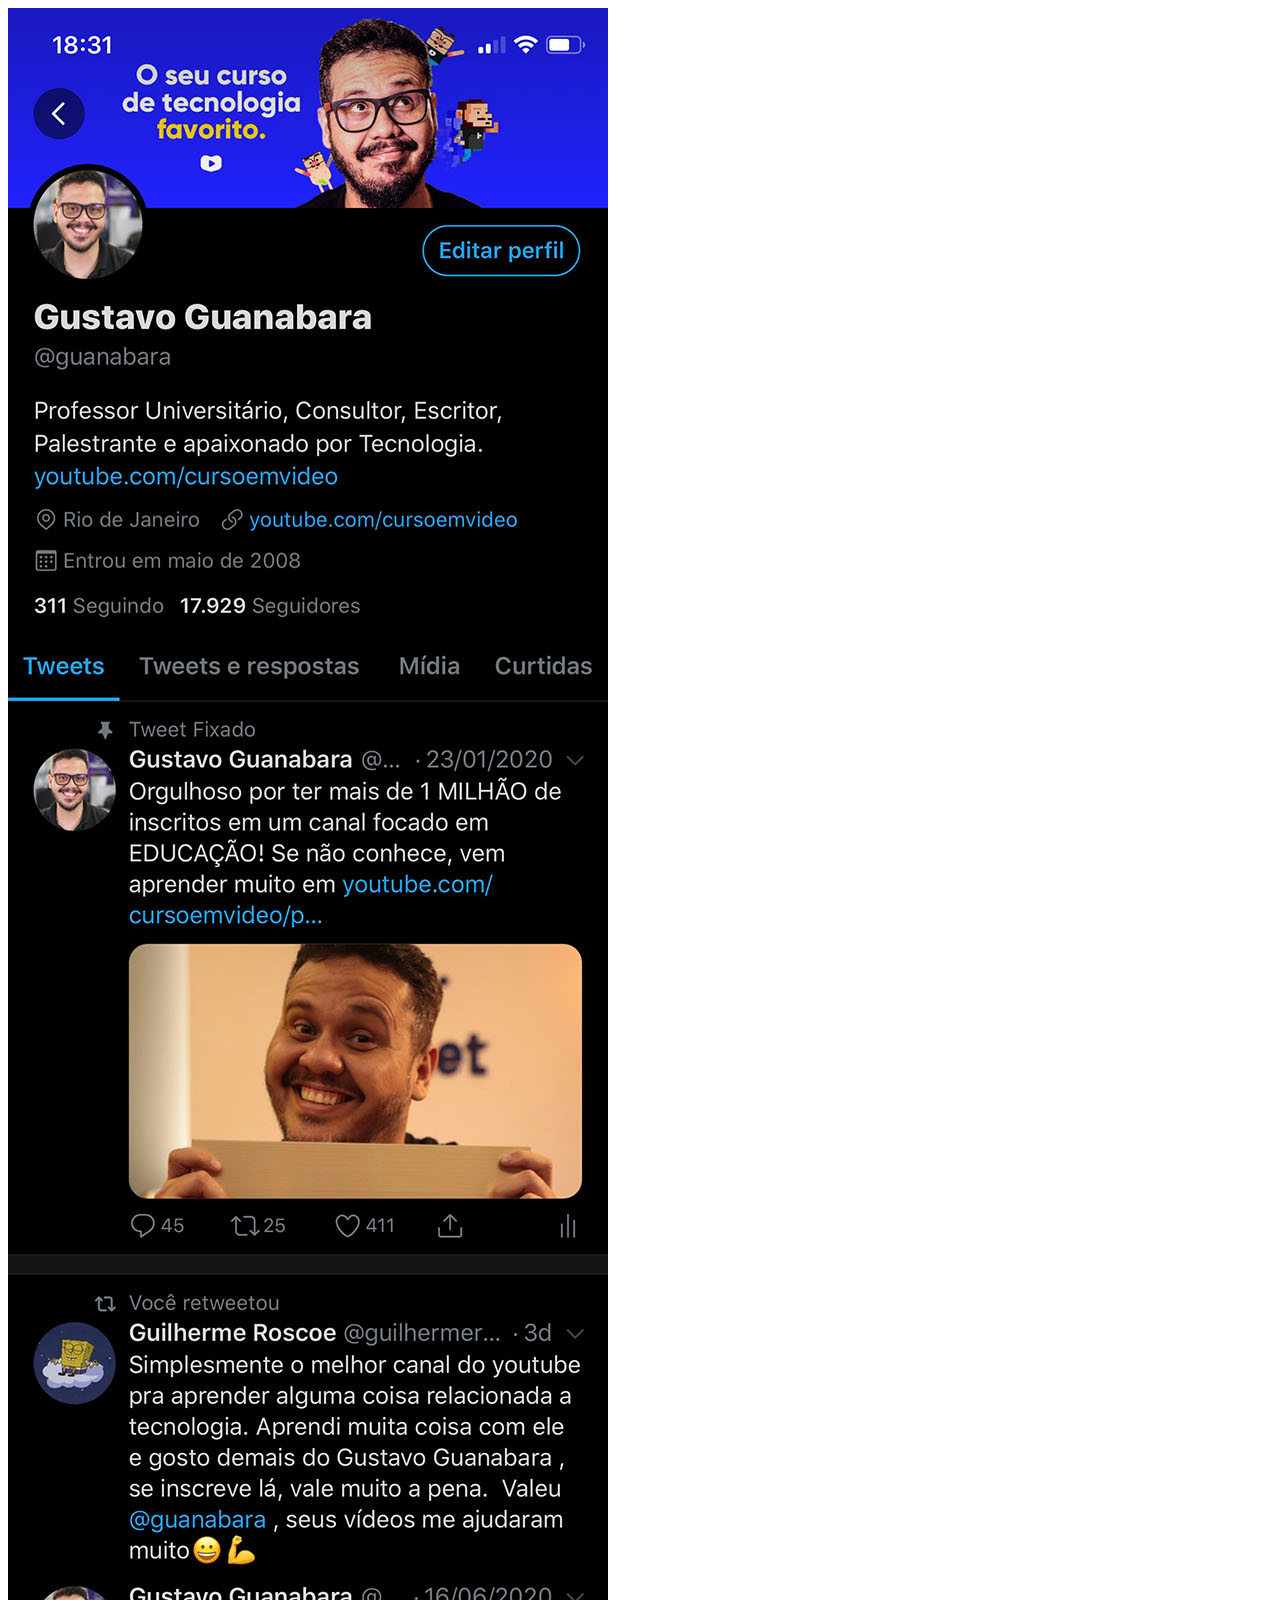
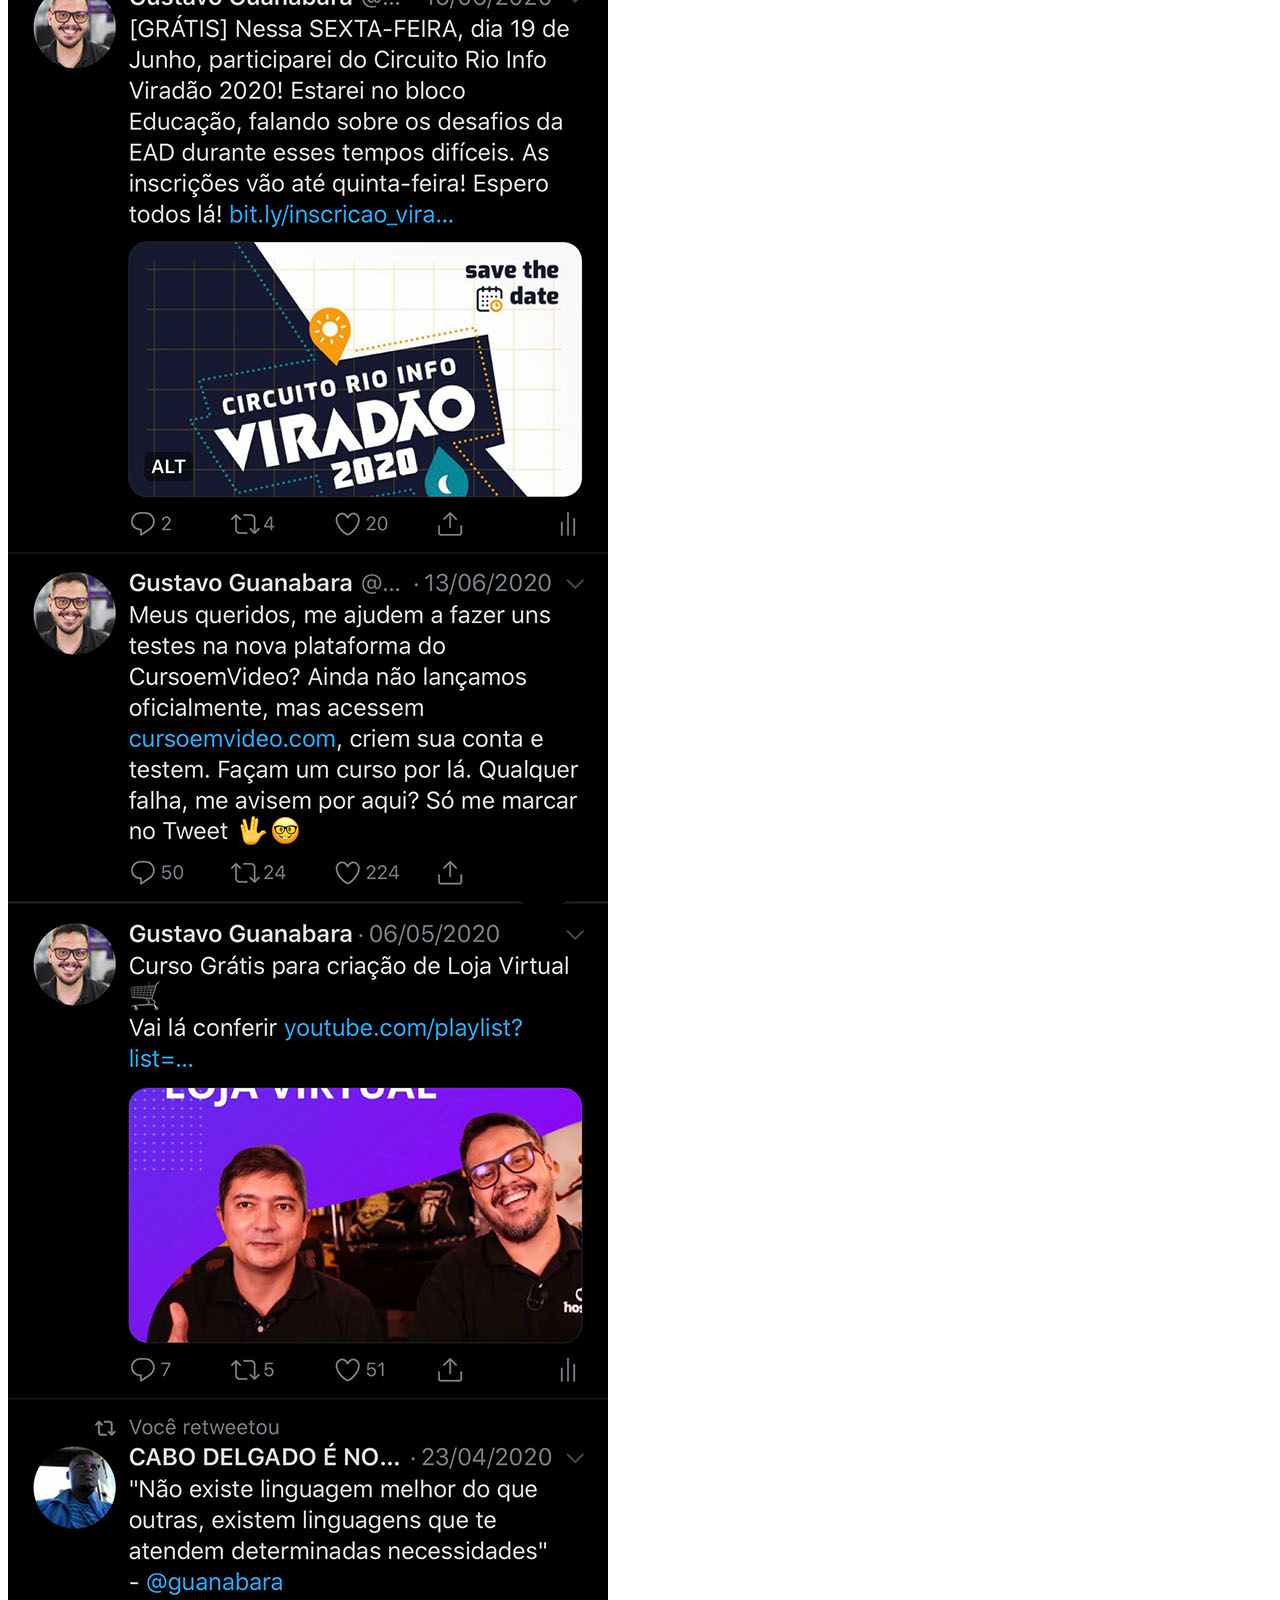
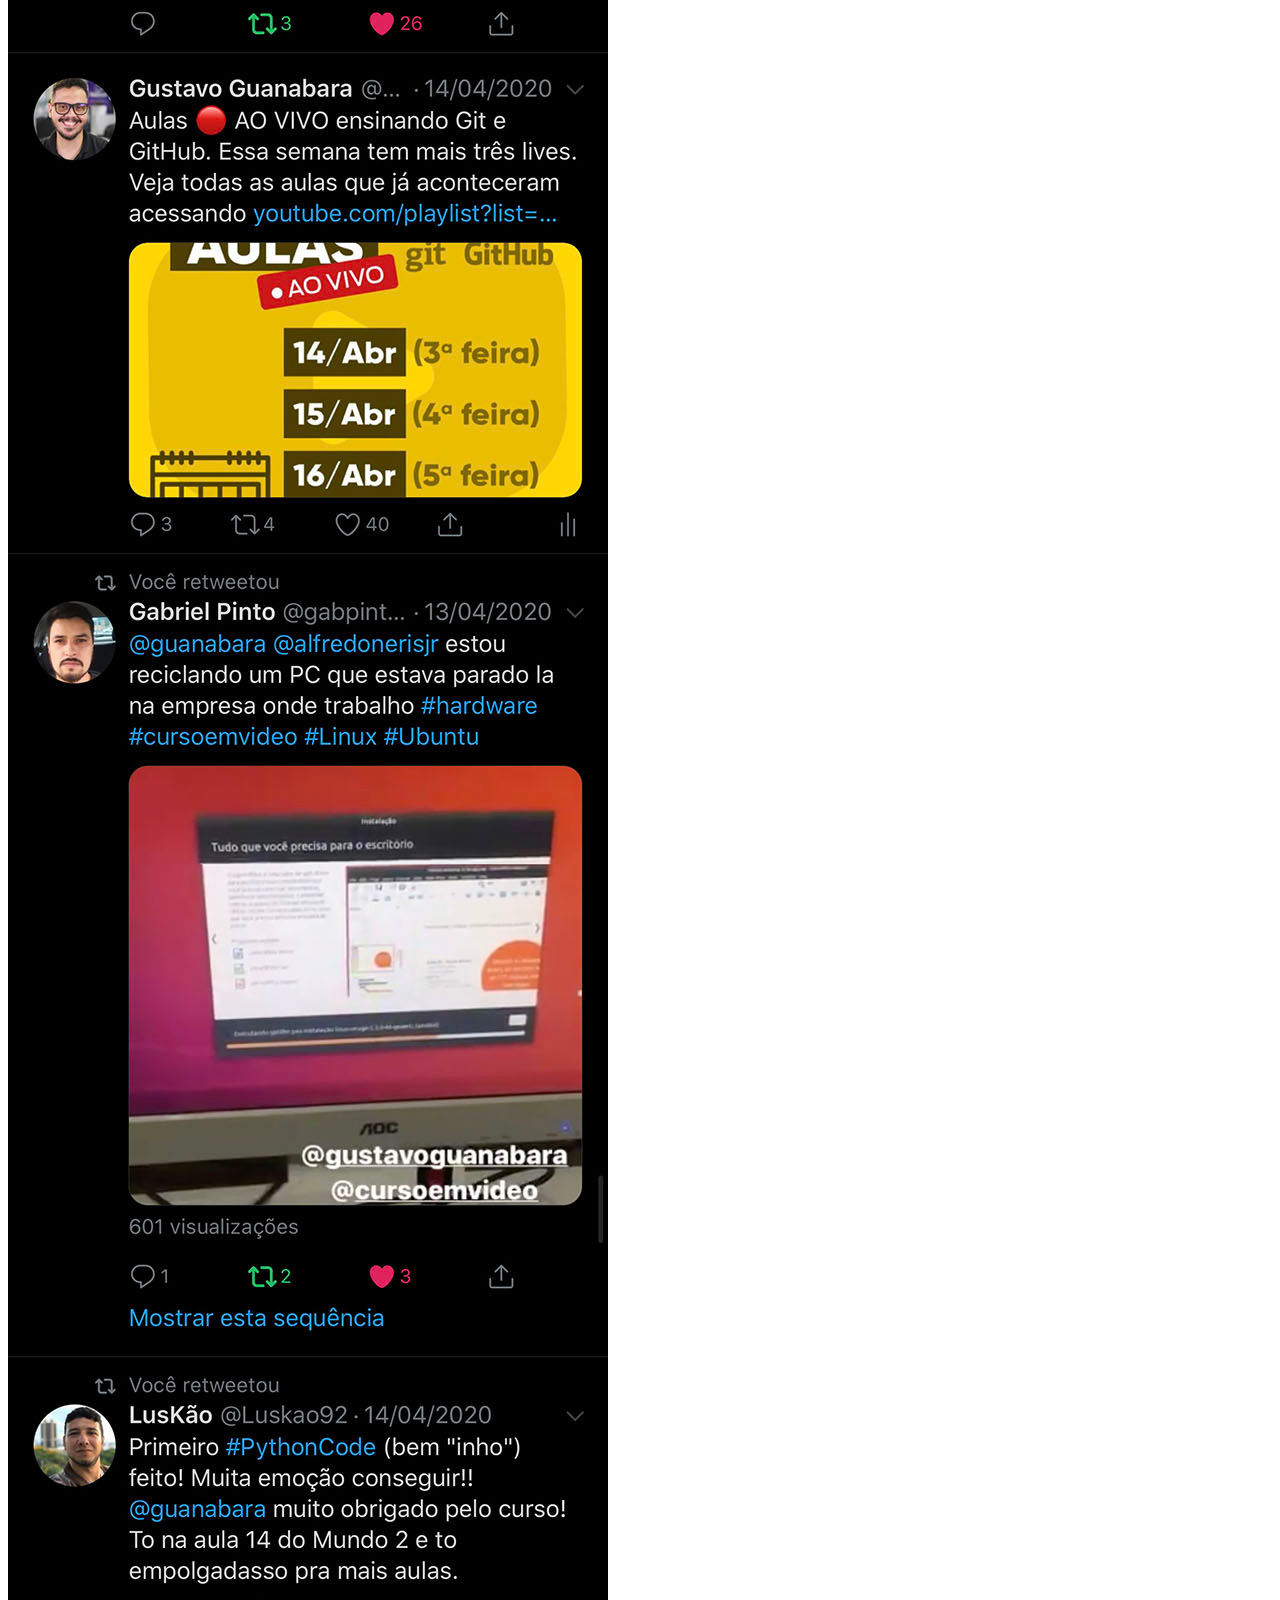
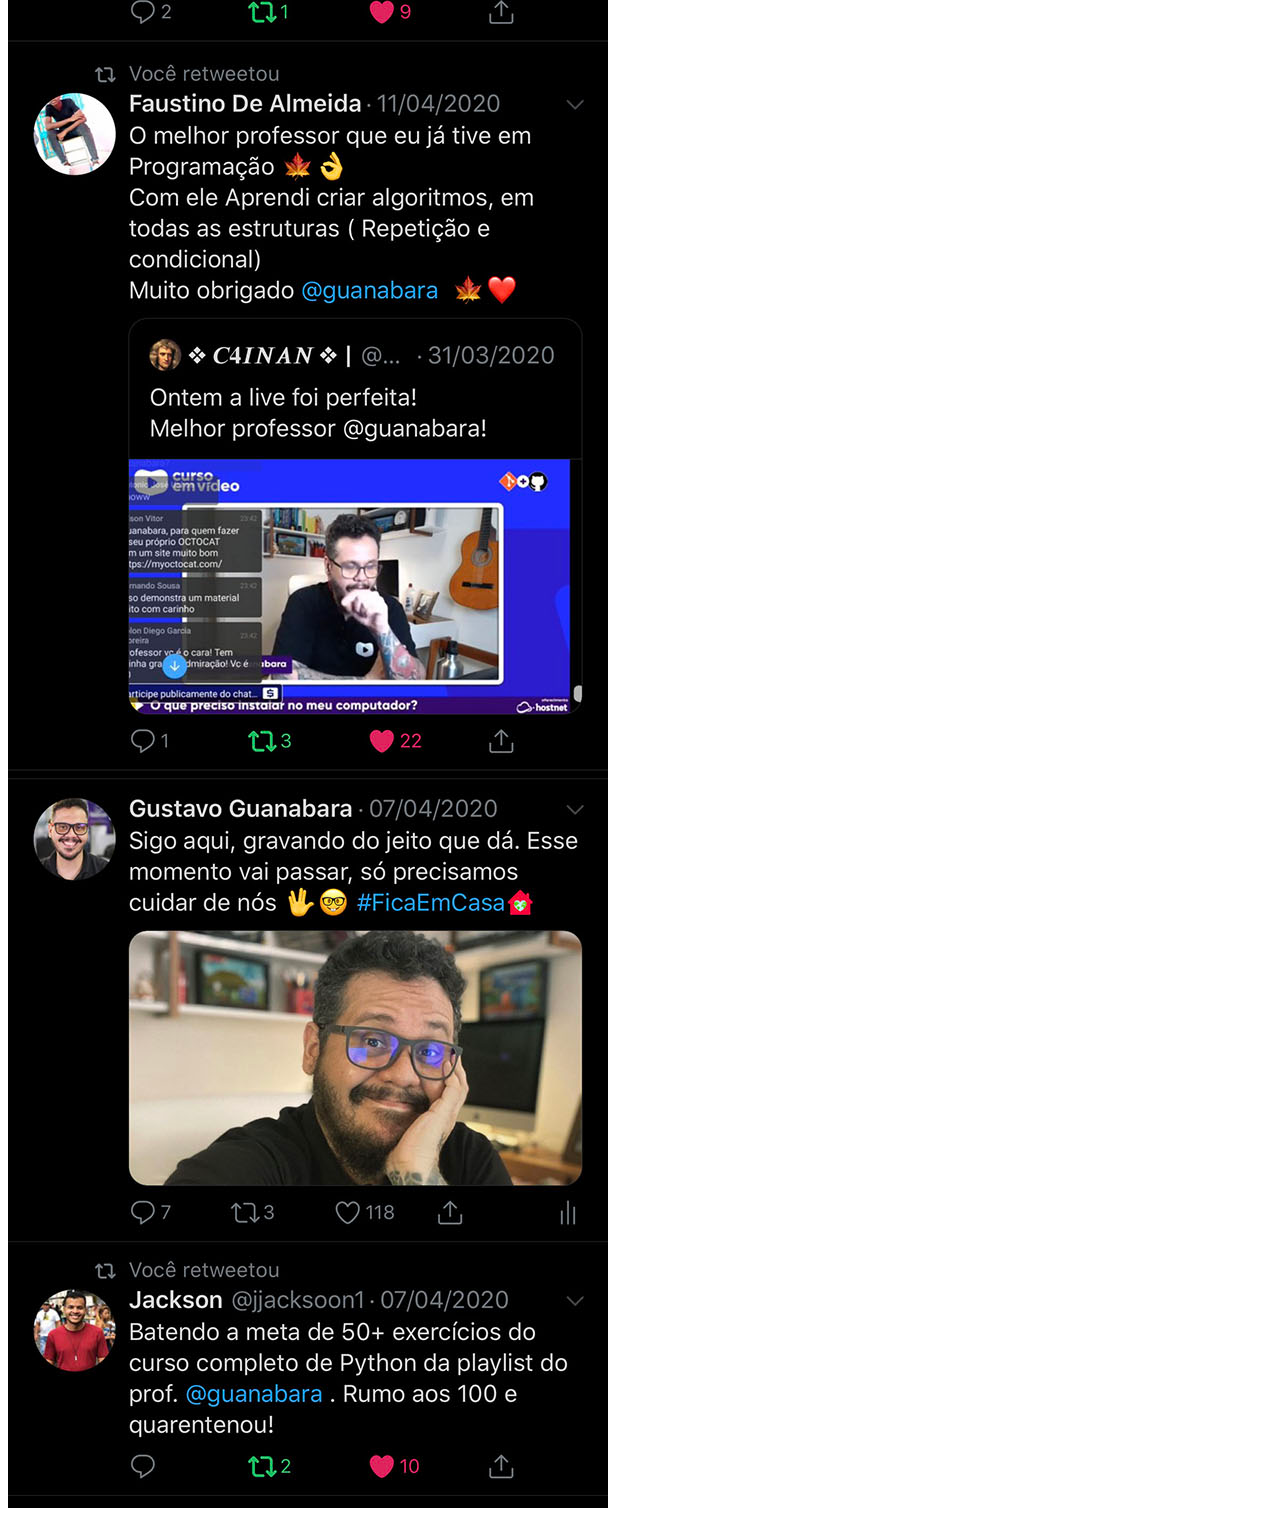
==== twitter.html @ ca8f5c13 "." ====
<!DOCTYPE html>
<html lang="pt-br">
<head>
    <meta charset="UTF-8">
    <meta name="viewport" content="width=device-width, initial-scale=1.0">
    <title>twitter</title>
</head>
<body>
    <img src="imagens/tela-twitter.jpg" alt="">
    <a href="https://twitter.com/diogolsl1" target="_blank"></a>
</body>
</html>
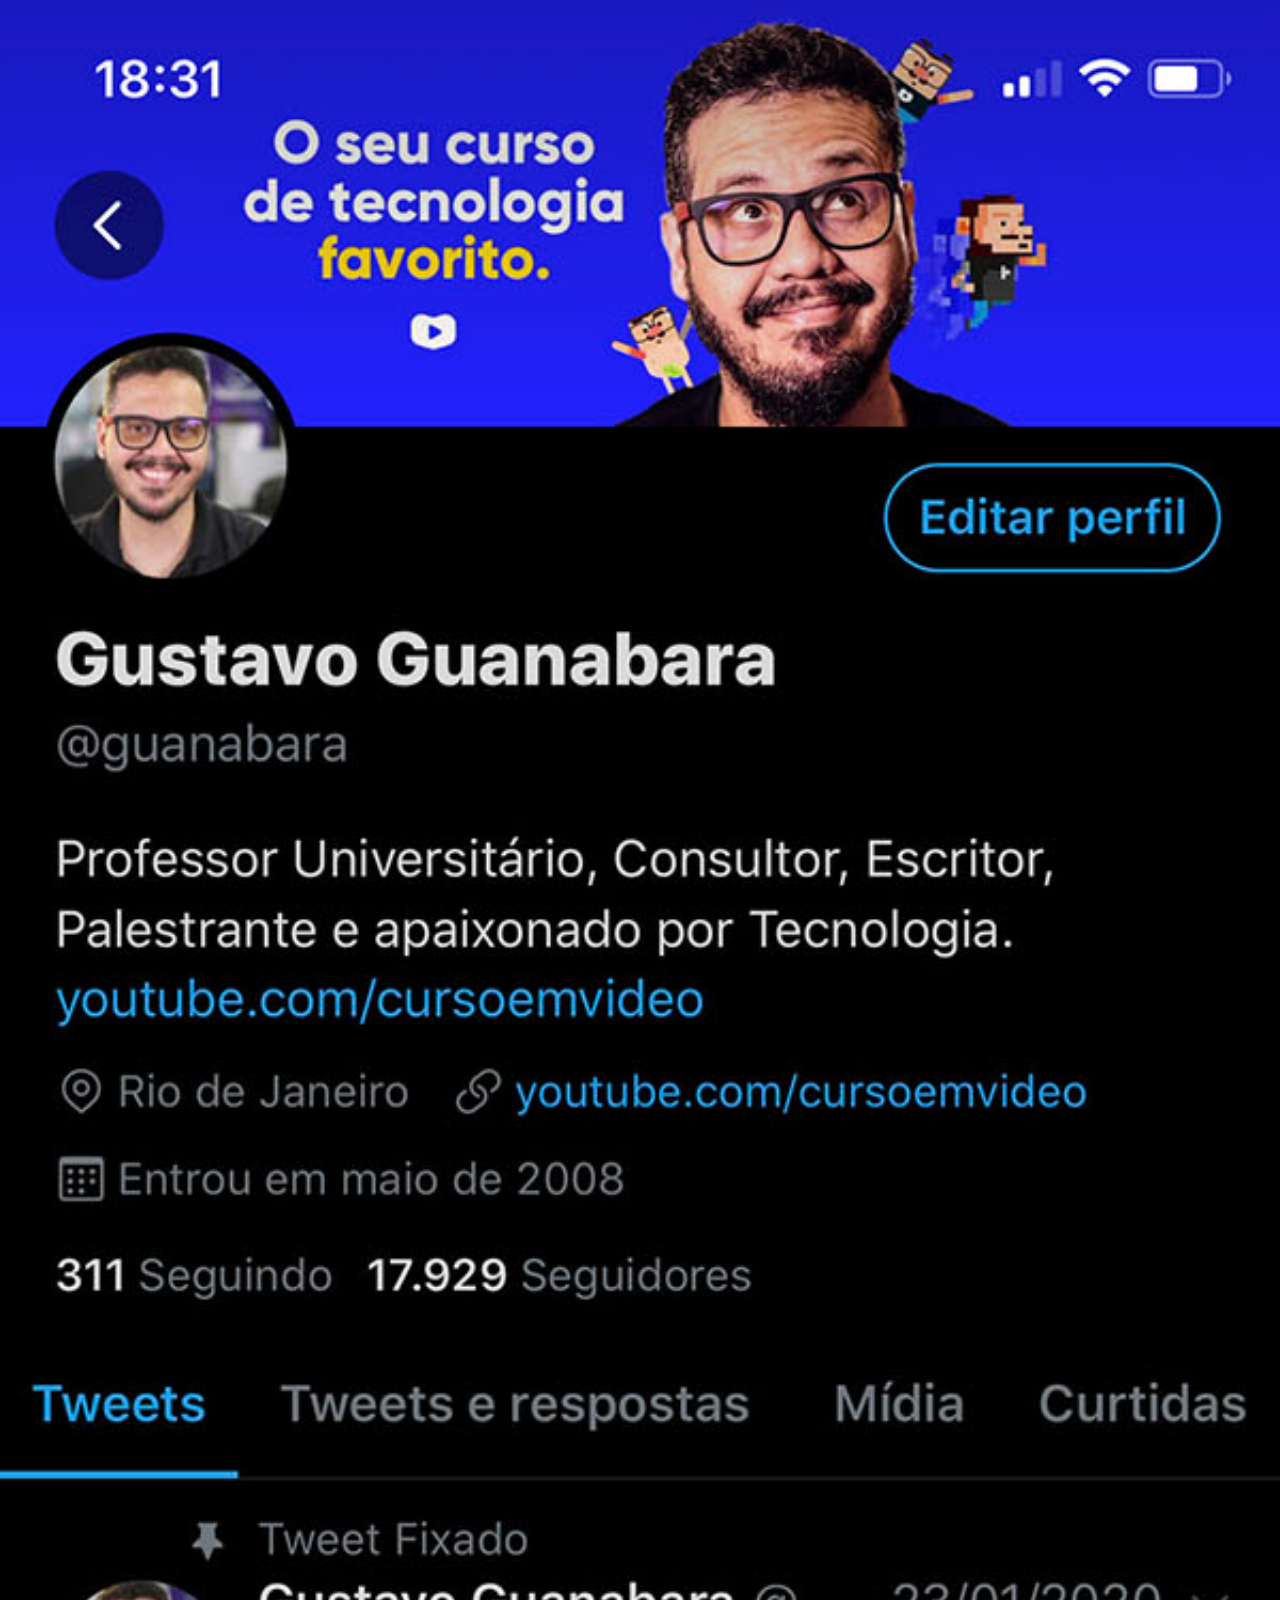
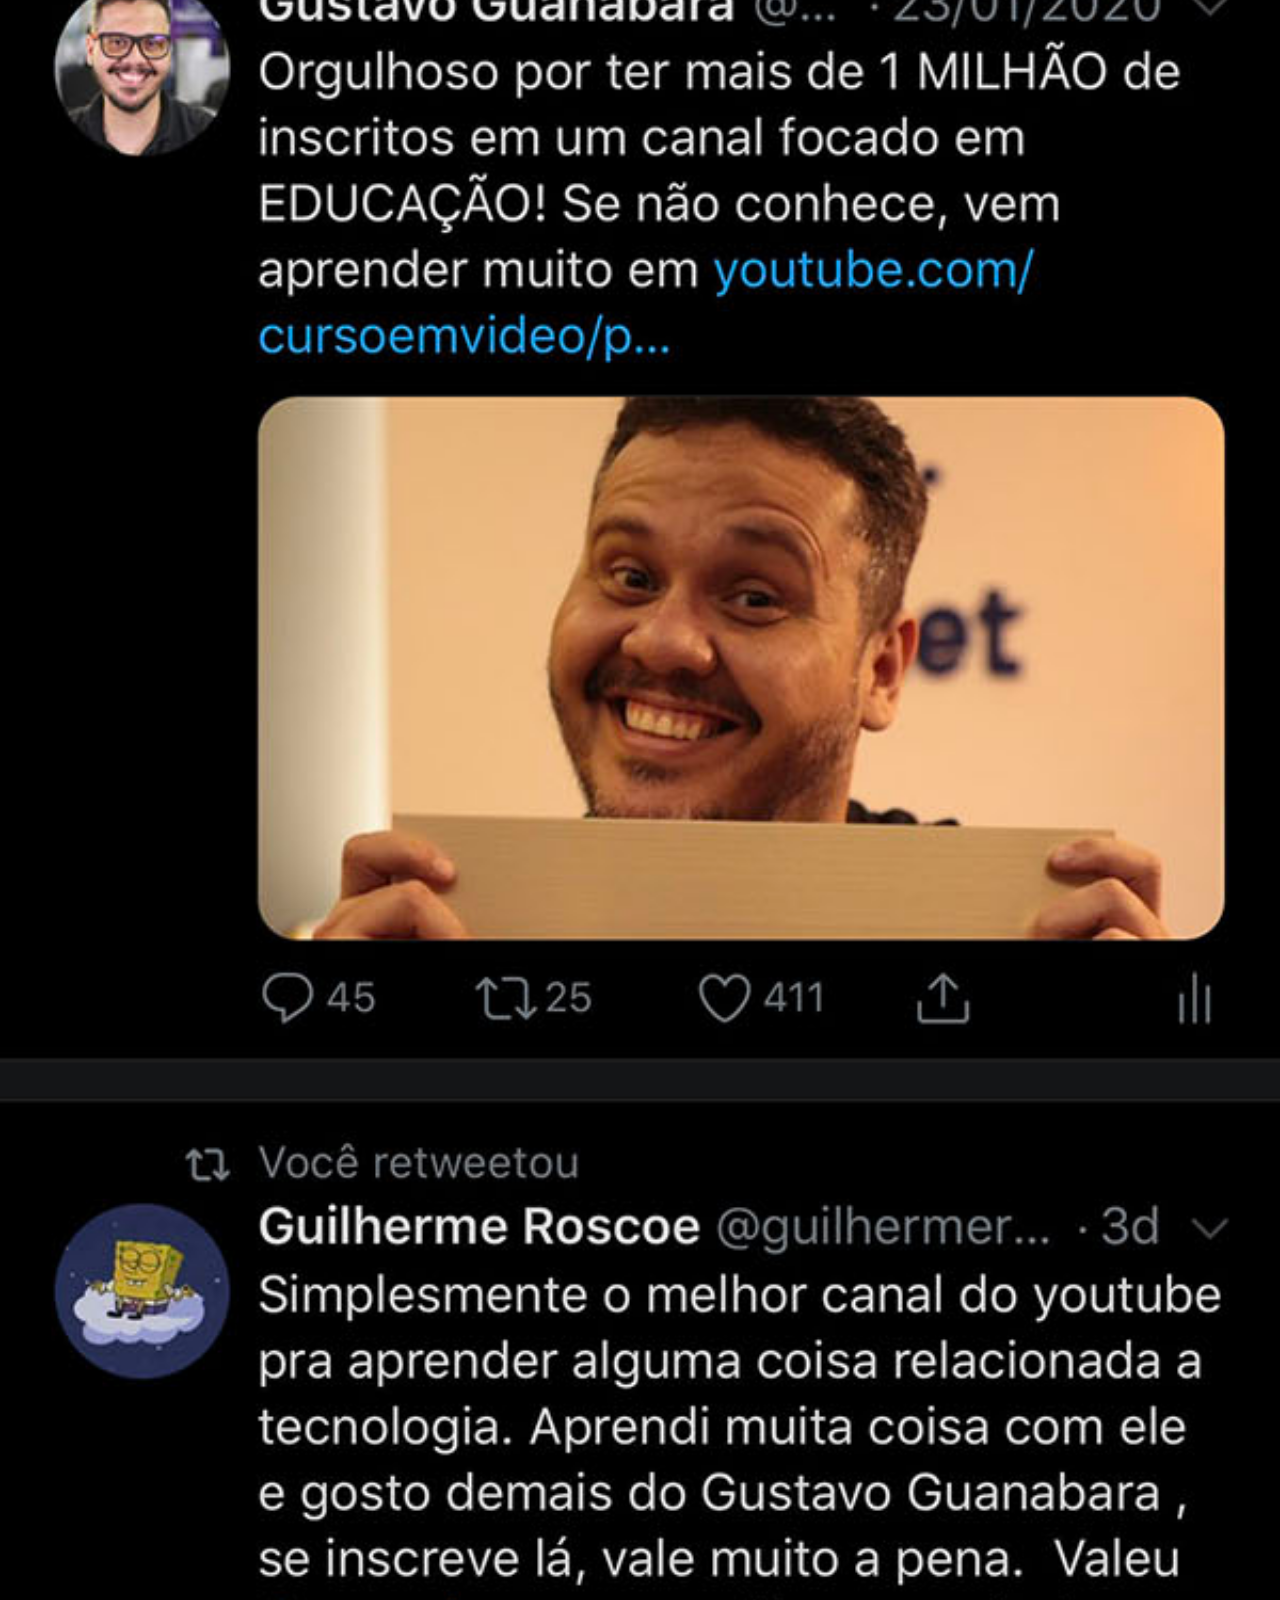
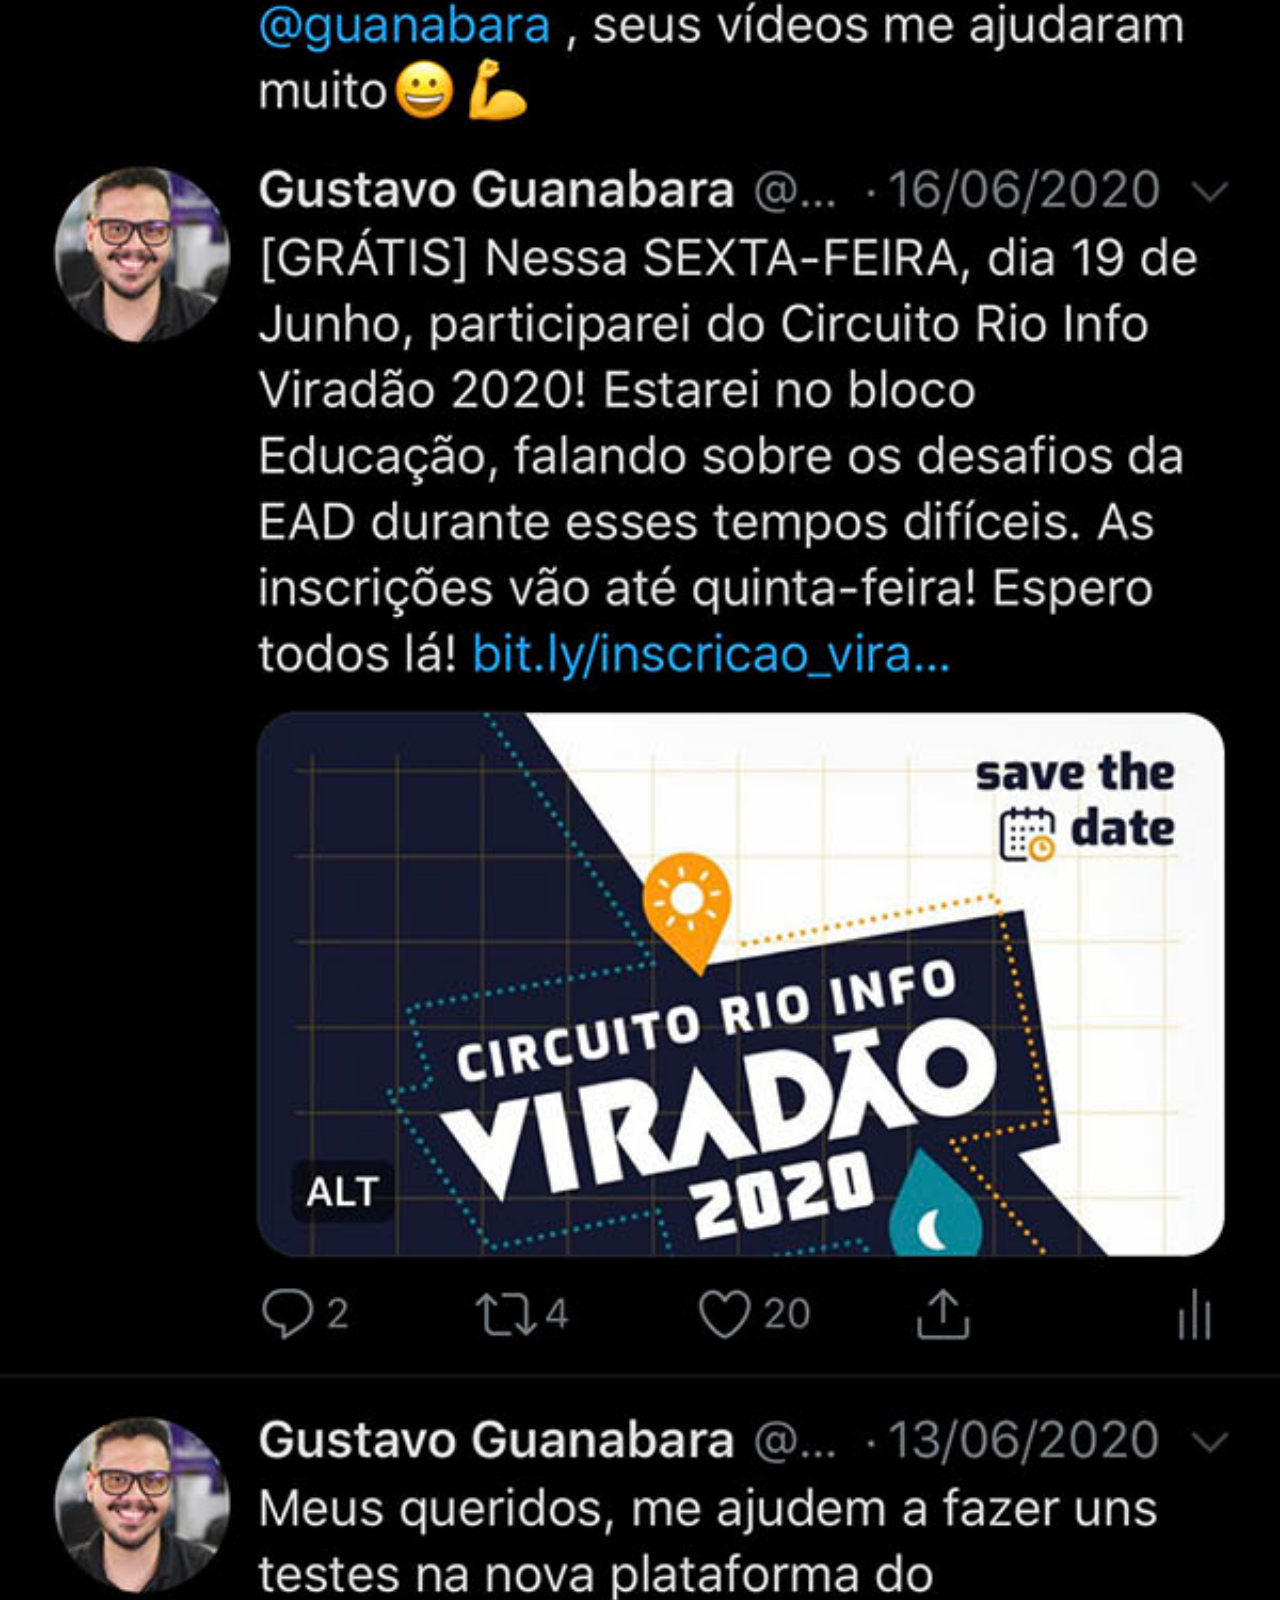
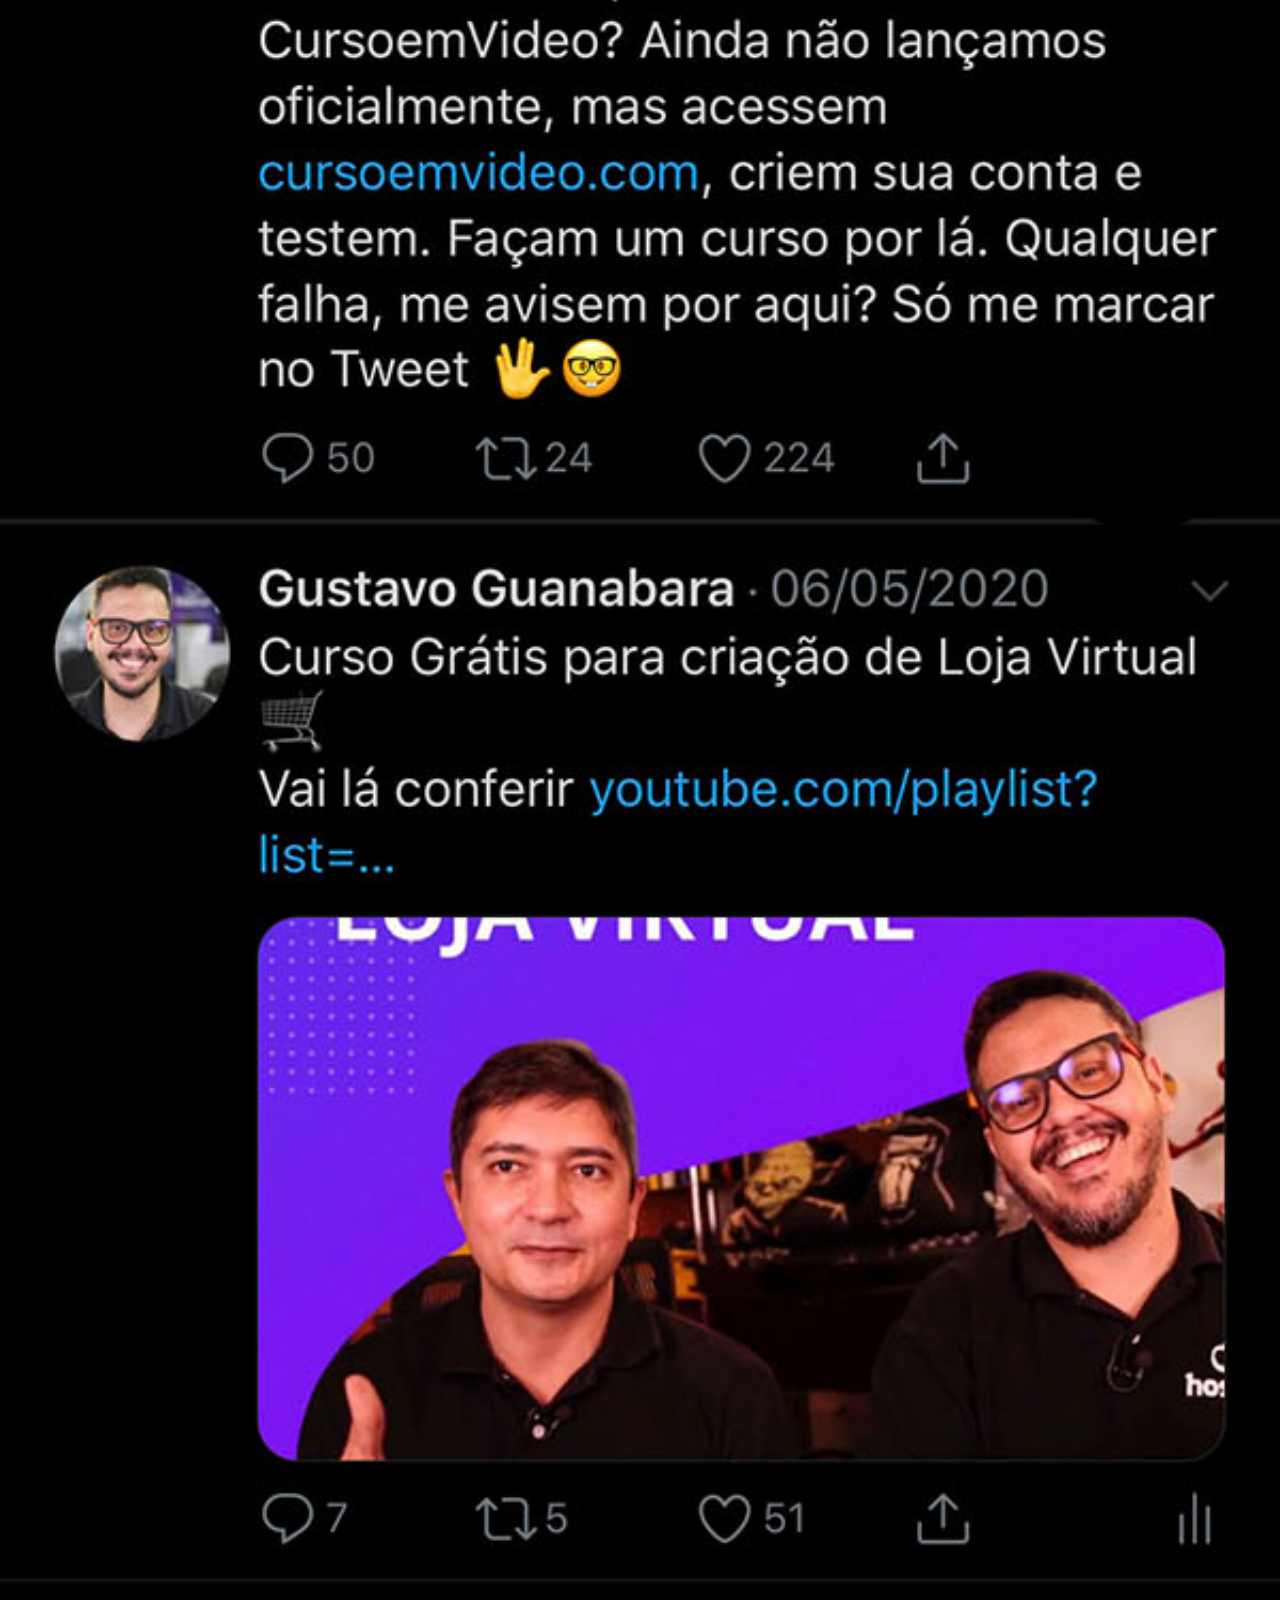
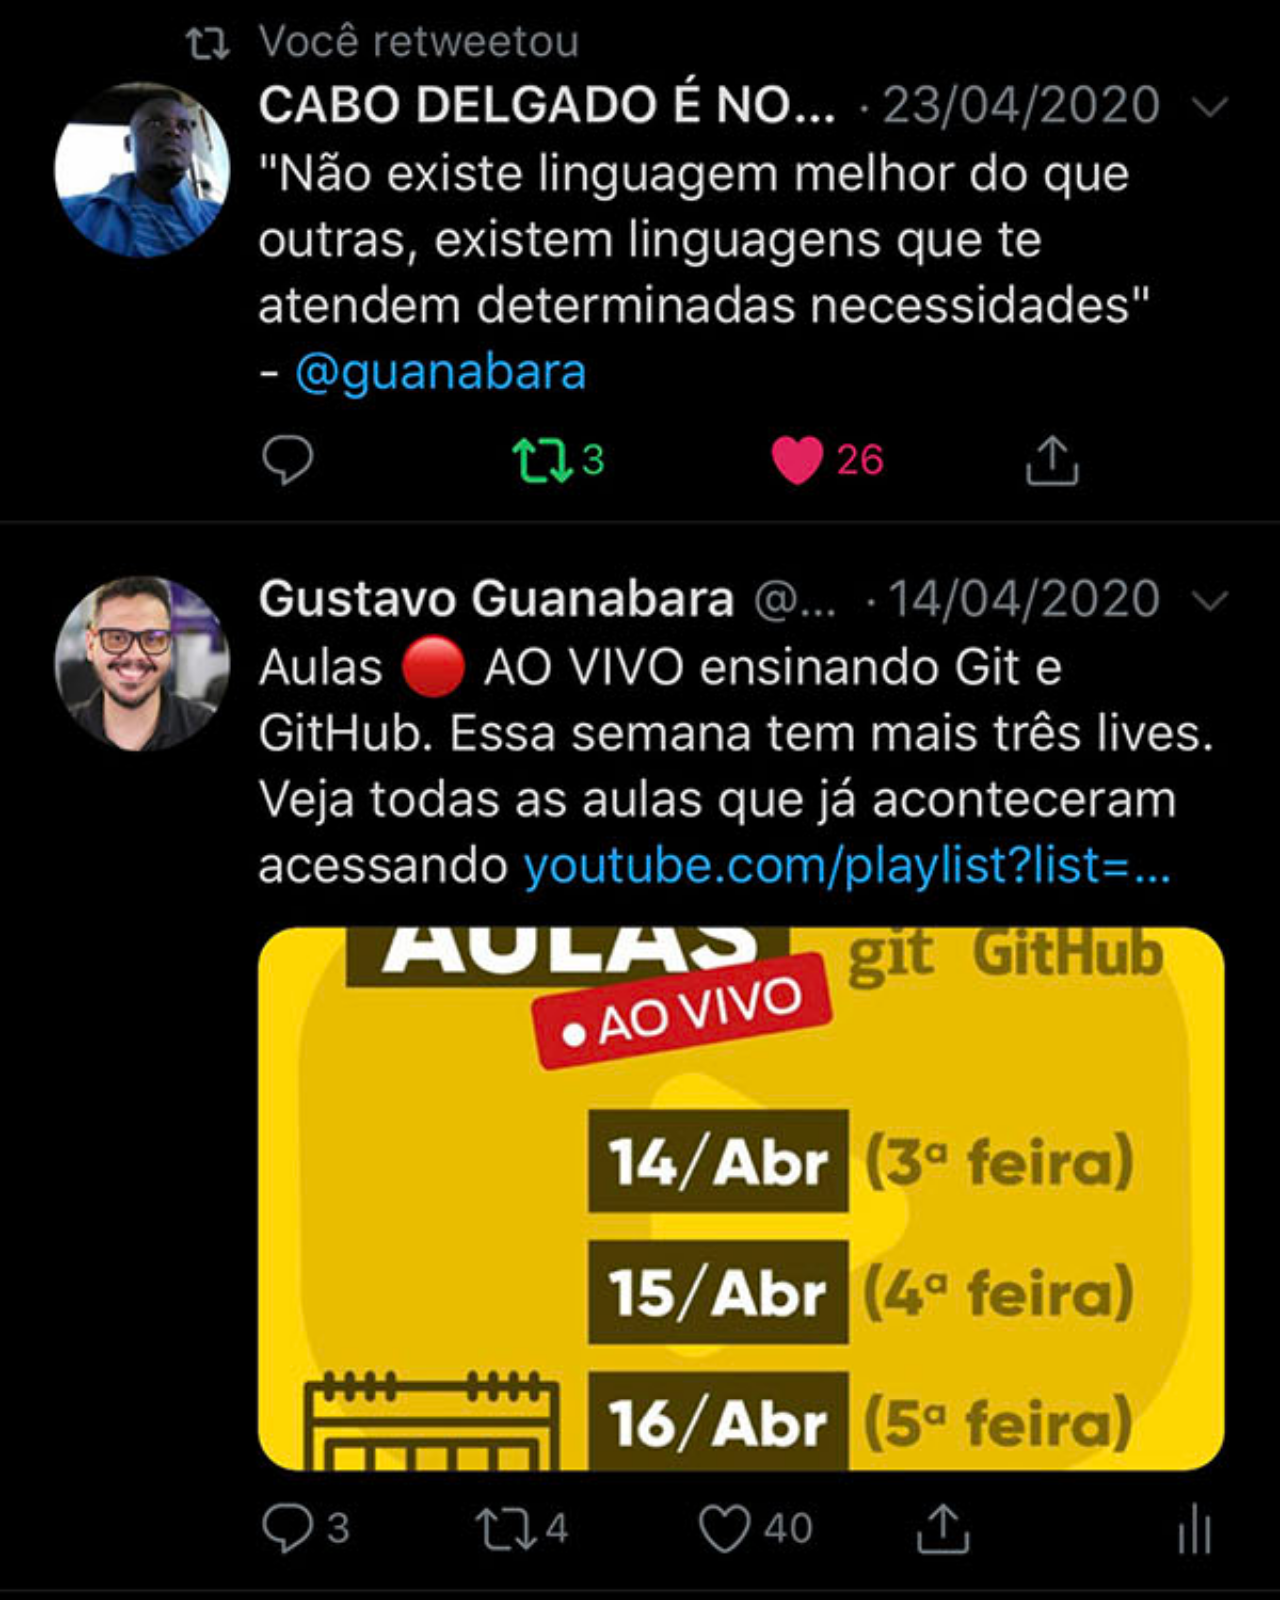
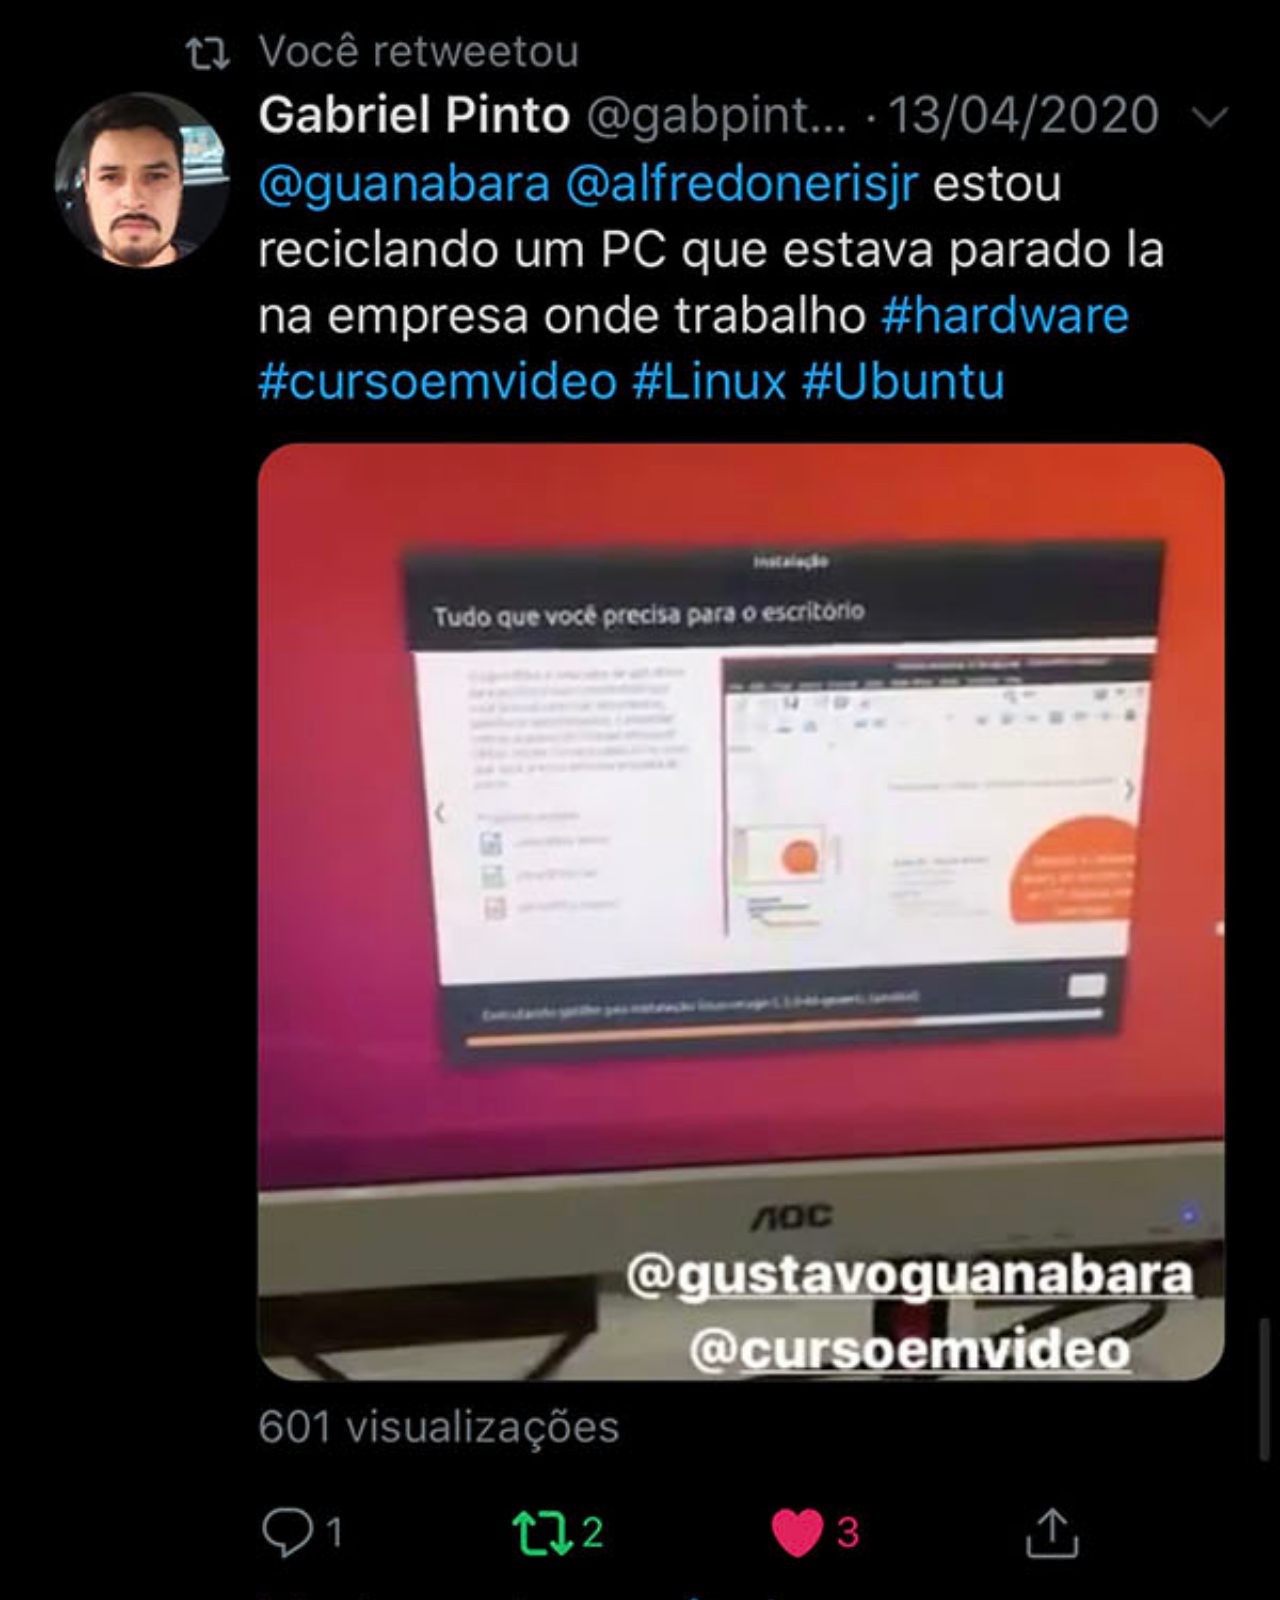
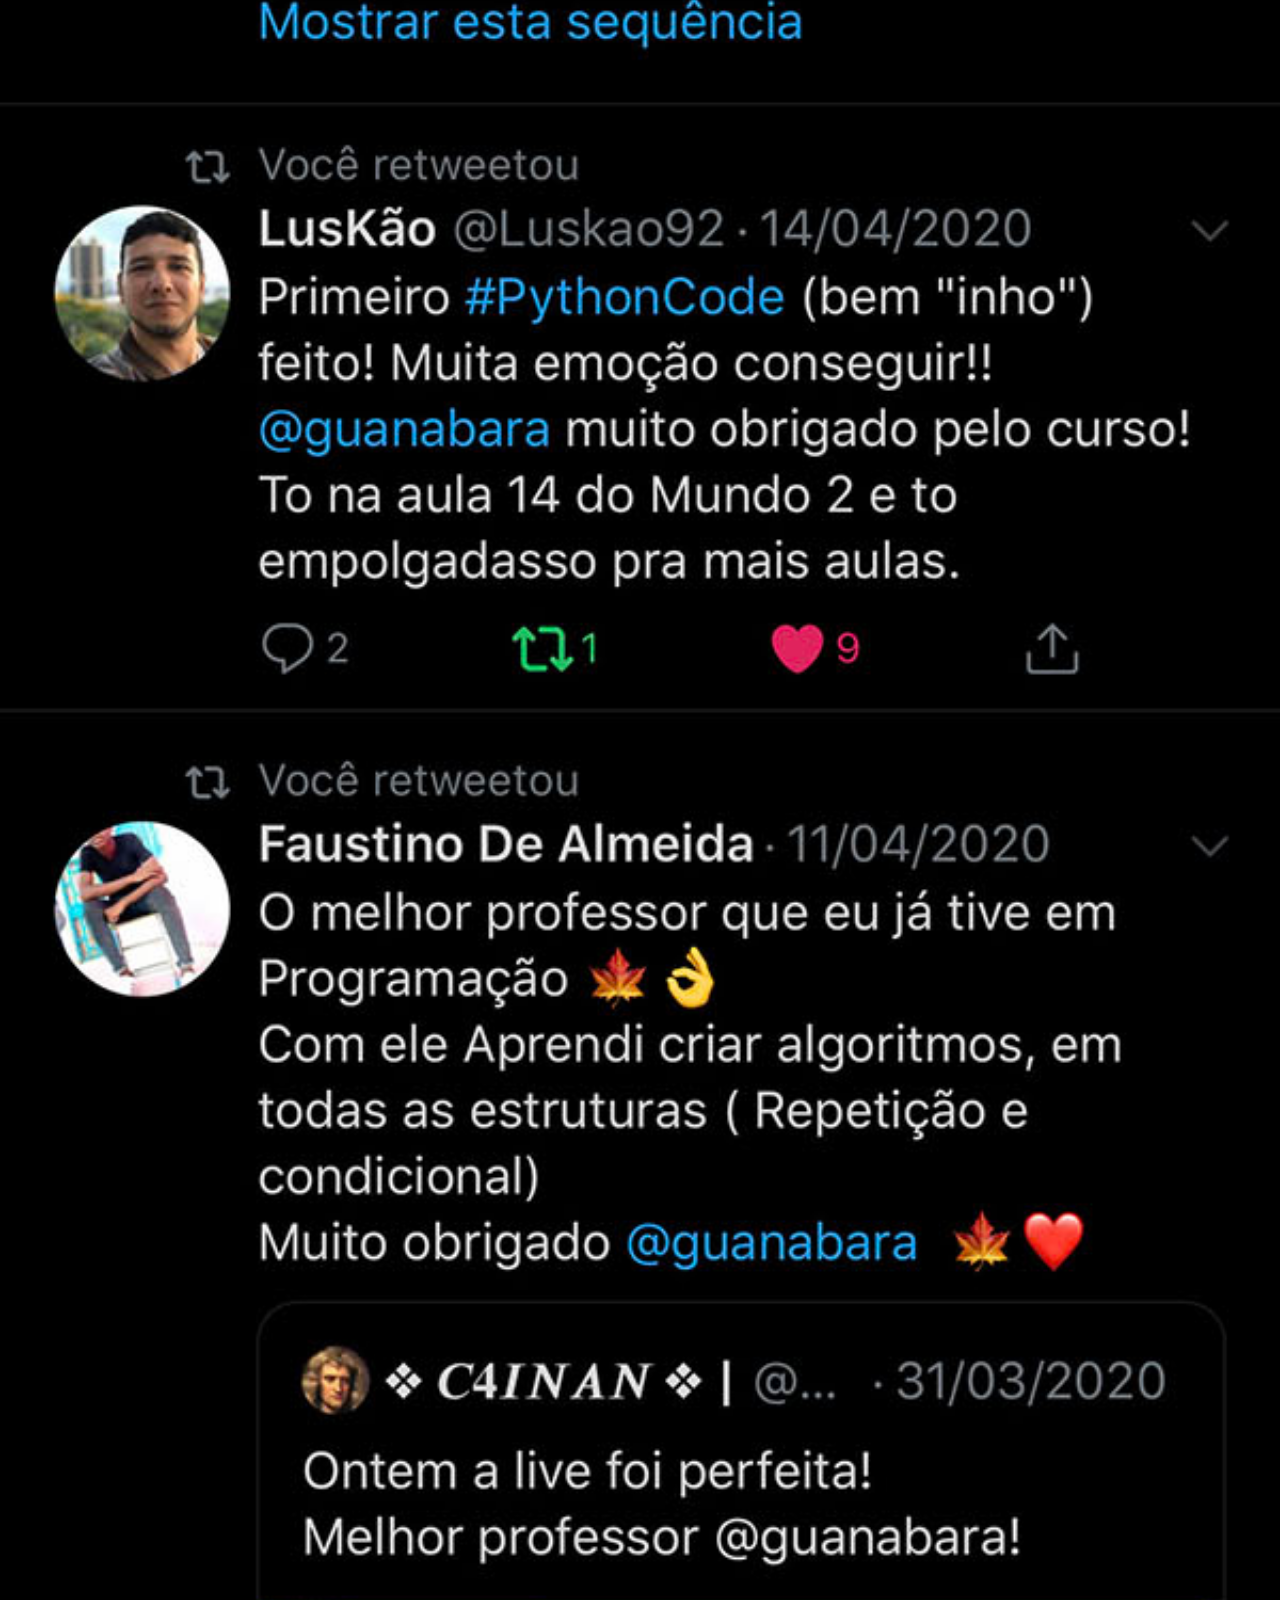
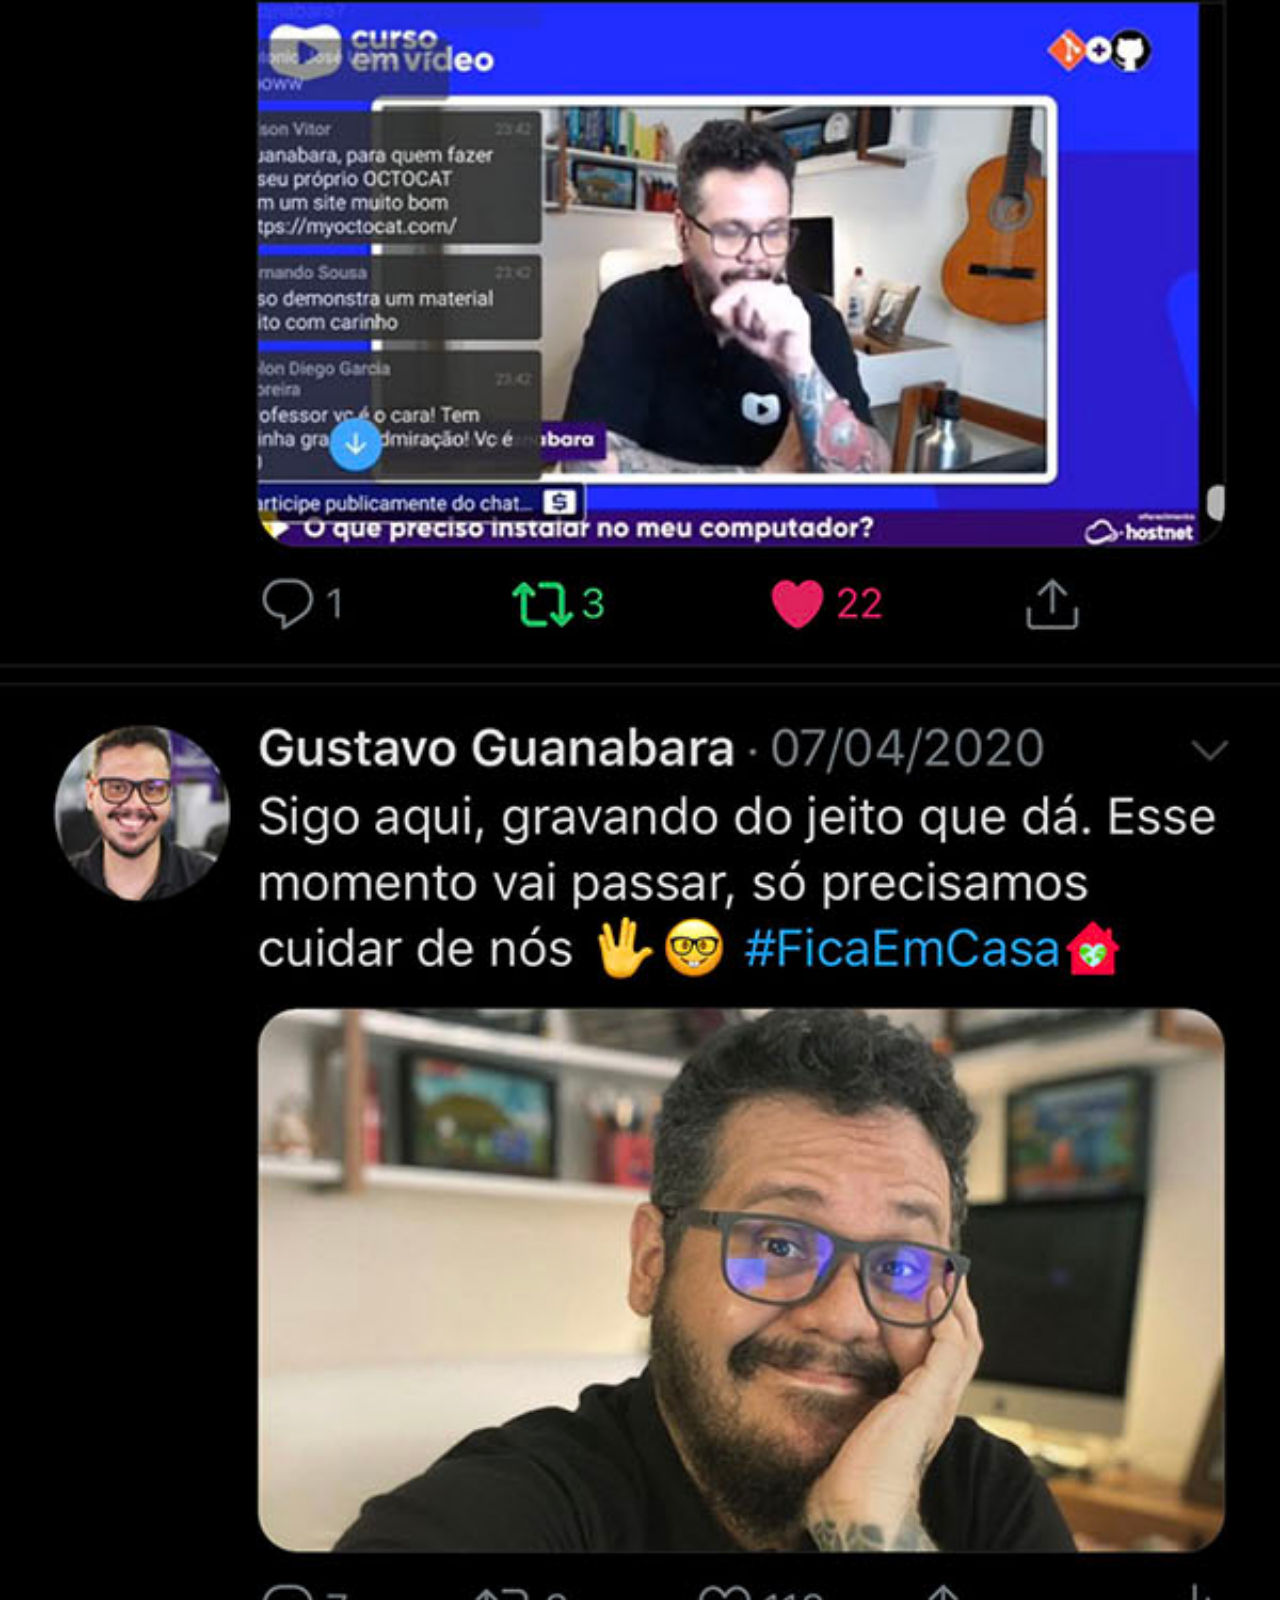
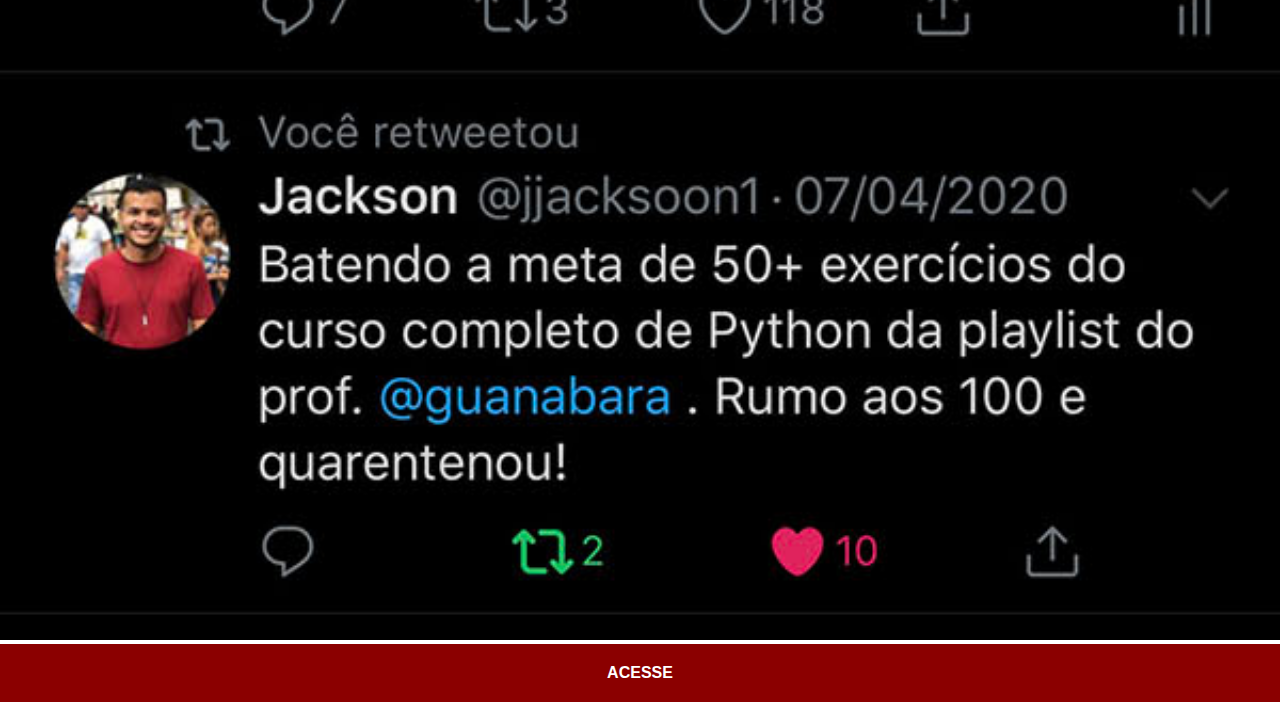
==== commit 5ab81446: "Update twitter.html" ====
--- a/twitter.html
+++ b/twitter.html
@@ -4,9 +4,10 @@
     <meta charset="UTF-8">
     <meta name="viewport" content="width=device-width, initial-scale=1.0">
     <title>twitter</title>
+    <link rel="stylesheet" href="sociais.css">
 </head>
 <body>
     <img src="imagens/tela-twitter.jpg" alt="">
-    <a href="https://twitter.com/diogolsl1" target="_blank"></a>
+    <a href="https://twitter.com/diogolsl1" target="_blank">ACESSE</a>
 </body>
 </html>--- a/sociais.css
+++ b/sociais.css
@@ -0,0 +1,26 @@
+@charset "UTF-8";
+
+*{
+    margin: 0px;
+    padding: 0px;
+    font-family: Arial, Helvetica, sans-serif;
+}
+::-webkit-scrollbar{
+    height: 0px;
+    width: 0px;
+}
+img{
+ width: 100vw;
+}
+a{
+    display: block;
+    background-color: darkred;
+    color: white;
+    padding: 20px;
+    text-align: center;
+    text-decoration: none;
+    font-weight: bolder;
+}
+a:hover{
+    background-color: red;
+}
